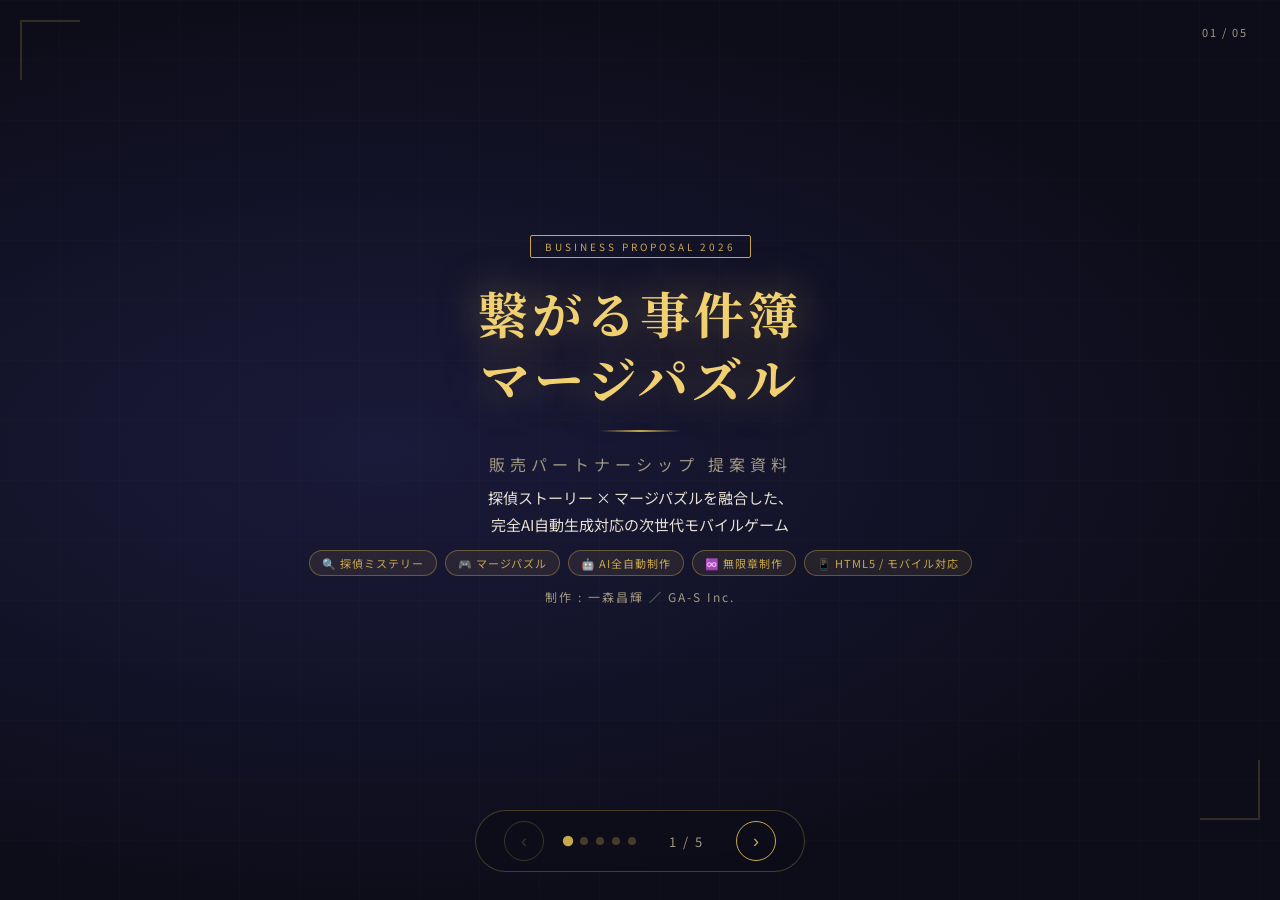
==== presentation.html @ 6298d9b0 "プレゼン資料追加（販売パートナーシップ提案）" ====
<!DOCTYPE html>
<html lang="ja">
<head>
<meta charset="UTF-8">
<meta name="viewport" content="width=device-width, initial-scale=1.0">
<title>繋がる事件簿 マージパズル — 提案資料</title>
<link href="https://fonts.googleapis.com/css2?family=Noto+Sans+JP:wght@400;700;900&family=Noto+Serif+JP:wght@400;700&display=swap" rel="stylesheet">
<style>
  *, *::before, *::after { box-sizing: border-box; margin: 0; padding: 0; }

  :root {
    --gold: #c9a84c;
    --gold-light: #f0d070;
    --dark: #0d0d1a;
    --dark2: #161628;
    --dark3: #1e1e35;
    --text: #e8e0d0;
    --text-dim: #a09880;
    --accent: #e84040;
  }

  html, body {
    height: 100%;
    font-family: 'Noto Sans JP', sans-serif;
    background: var(--dark);
    color: var(--text);
    overflow: hidden;
  }

  /* ── Slide Container ── */
  #deck {
    width: 100%;
    height: 100vh;
    position: relative;
    overflow: hidden;
  }

  .slide {
    position: absolute;
    inset: 0;
    display: flex;
    flex-direction: column;
    justify-content: center;
    align-items: center;
    padding: 40px 40px 100px;
    opacity: 0;
    pointer-events: none;
    transition: opacity 0.5s ease, transform 0.5s ease;
    transform: translateX(60px);
  }
  .slide.active {
    opacity: 1;
    pointer-events: all;
    transform: translateX(0);
  }
  .slide.prev {
    opacity: 0;
    transform: translateX(-60px);
  }

  /* ── Navigation ── */
  #nav {
    position: fixed;
    bottom: 28px;
    left: 50%;
    transform: translateX(-50%);
    display: flex;
    align-items: center;
    gap: 20px;
    z-index: 100;
    background: rgba(13,13,26,0.85);
    padding: 10px 28px;
    border-radius: 40px;
    border: 1px solid rgba(201,168,76,0.3);
    backdrop-filter: blur(8px);
  }
  #nav button {
    background: none;
    border: 1.5px solid var(--gold);
    color: var(--gold);
    width: 40px; height: 40px;
    border-radius: 50%;
    cursor: pointer;
    font-size: 18px;
    transition: background 0.2s;
    display: flex; align-items: center; justify-content: center;
  }
  #nav button:hover { background: rgba(201,168,76,0.2); }
  #nav button:disabled { opacity: 0.25; cursor: default; }
  #slide-counter { color: var(--text-dim); font-size: 13px; letter-spacing: 2px; min-width: 60px; text-align: center; }
  #dots { display: flex; gap: 8px; }
  .dot {
    width: 8px; height: 8px; border-radius: 50%;
    background: rgba(201,168,76,0.3);
    cursor: pointer;
    transition: background 0.2s, transform 0.2s;
  }
  .dot.active { background: var(--gold); transform: scale(1.3); }

  /* ── Slide Number Badge ── */
  .slide-num {
    position: absolute;
    top: 24px; right: 32px;
    font-size: 11px;
    color: var(--text-dim);
    letter-spacing: 2px;
  }

  /* ── Common Parts ── */
  .gold-line {
    width: 80px; height: 2px;
    background: linear-gradient(90deg, transparent, var(--gold), transparent);
    margin: 12px auto;
  }
  .tag {
    display: inline-block;
    border: 1px solid var(--gold);
    color: var(--gold);
    font-size: 10px;
    letter-spacing: 3px;
    padding: 3px 14px;
    border-radius: 2px;
    margin-bottom: 14px;
  }
  h2.slide-title {
    font-size: clamp(22px, 3vw, 36px);
    font-weight: 900;
    color: var(--gold-light);
    text-align: center;
    line-height: 1.3;
  }
  .sub-text {
    font-size: 14px;
    color: var(--text-dim);
    text-align: center;
    line-height: 1.8;
  }

  /* ─────────────────────────────
     SLIDE 1 — COVER
  ───────────────────────────────*/
  #slide1 {
    background: radial-gradient(ellipse at 30% 50%, #1a1a3a 0%, var(--dark) 70%);
  }
  #slide1::before {
    content: '';
    position: absolute;
    inset: 0;
    background:
      repeating-linear-gradient(0deg, transparent, transparent 59px, rgba(201,168,76,0.04) 60px),
      repeating-linear-gradient(90deg, transparent, transparent 59px, rgba(201,168,76,0.04) 60px);
    pointer-events: none;
  }
  .cover-inner {
    display: flex;
    flex-direction: column;
    align-items: center;
    gap: 8px;
    z-index: 1;
    text-align: center;
  }
  .cover-game-title {
    font-family: 'Noto Serif JP', serif;
    font-size: clamp(22px, 4vw, 50px);
    font-weight: 700;
    color: var(--gold-light);
    text-shadow: 0 0 40px rgba(201,168,76,0.5);
    letter-spacing: 4px;
    line-height: 1.3;
  }
  .cover-sub {
    font-size: clamp(12px, 1.4vw, 16px);
    color: var(--text-dim);
    letter-spacing: 5px;
  }
  .cover-desc {
    font-size: clamp(11px, 1.2vw, 14px);
    color: var(--text-dim);
    letter-spacing: 2px;
  }
  .cover-logo {
    max-width: min(260px, 38vw);
    max-height: min(28vh, 220px);
    width: auto;
    object-fit: contain;
    filter: drop-shadow(0 0 20px rgba(201,168,76,0.4));
  }
  .cover-tagline {
    font-size: clamp(12px, 1.3vw, 15px);
    color: var(--text);
    max-width: 580px;
    line-height: 1.8;
  }
  .cover-badges {
    display: flex;
    gap: 8px;
    flex-wrap: wrap;
    justify-content: center;
    margin-top: 4px;
  }
  .cover-badge {
    background: rgba(201,168,76,0.1);
    border: 1px solid rgba(201,168,76,0.4);
    color: var(--gold);
    padding: 4px 12px;
    border-radius: 40px;
    font-size: 11px;
    letter-spacing: 1px;
  }
  .cover-creator {
    font-size: 12px;
    color: var(--text-dim);
    letter-spacing: 2px;
    margin-top: 4px;
  }

  /* ─────────────────────────────
     SLIDE 2 — MARKET
  ───────────────────────────────*/
  #slide2 {
    background: linear-gradient(135deg, #0d0d20 0%, #0d1a2a 100%);
    padding: 36px 48px;
  }
  .market-layout {
    display: grid;
    grid-template-columns: 1fr 1fr;
    gap: 28px;
    width: 100%;
    max-width: 1100px;
    margin-top: 24px;
  }
  .market-col { display: flex; flex-direction: column; gap: 16px; }

  /* Benchmark Cards */
  .bench-card {
    background: rgba(255,255,255,0.04);
    border: 1px solid rgba(201,168,76,0.25);
    border-radius: 12px;
    padding: 20px 24px;
    position: relative;
    overflow: hidden;
  }
  .bench-card::after {
    content: '';
    position: absolute;
    top: 0; left: 0; right: 0;
    height: 3px;
  }
  .bench-card.bench-a::after { background: linear-gradient(90deg, #c9a84c, #f0d070); }
  .bench-card.bench-b::after { background: linear-gradient(90deg, #4a8fc9, #70c0f0); }
  .bench-game-name {
    font-size: 18px;
    font-weight: 700;
    color: var(--gold-light);
    margin-bottom: 14px;
  }
  .bench-card.bench-b .bench-game-name { color: #70c0f0; }
  .bench-stats {
    display: grid;
    grid-template-columns: 1fr 1fr;
    gap: 10px;
  }
  .bench-stat {
    background: rgba(0,0,0,0.2);
    border-radius: 8px;
    padding: 10px 12px;
  }
  .bench-stat-label {
    font-size: 10px;
    color: var(--text-dim);
    letter-spacing: 1px;
    margin-bottom: 4px;
  }
  .bench-stat-val {
    font-size: 17px;
    font-weight: 700;
    color: var(--text);
  }
  .bench-stat-note { font-size: 10px; color: var(--text-dim); margin-top: 2px; }

  /* Market Total */
  .market-total {
    background: linear-gradient(135deg, rgba(201,168,76,0.08), rgba(201,168,76,0.03));
    border: 1px solid rgba(201,168,76,0.3);
    border-radius: 12px;
    padding: 18px 24px;
    text-align: center;
  }
  .market-total-num {
    font-size: clamp(24px, 3vw, 38px);
    font-weight: 900;
    color: var(--gold-light);
  }
  .market-total-label { font-size: 12px; color: var(--text-dim); margin-top: 4px; }

  /* Target Personas */
  .target-section { display: flex; flex-direction: column; gap: 14px; }
  .target-title { font-size: 13px; color: var(--gold); letter-spacing: 2px; font-weight: 700; }
  .persona-cards { display: flex; flex-direction: column; gap: 10px; }
  .persona-card {
    display: flex;
    align-items: center;
    gap: 14px;
    background: rgba(255,255,255,0.03);
    border: 1px solid rgba(255,255,255,0.1);
    border-radius: 10px;
    padding: 12px 16px;
  }
  .persona-icon {
    width: 48px; height: 48px;
    border-radius: 50%;
    display: flex; align-items: center; justify-content: center;
    font-size: 22px;
    flex-shrink: 0;
  }
  .persona-icon.primary { background: rgba(201,168,76,0.15); border: 1.5px solid rgba(201,168,76,0.4); }
  .persona-icon.secondary { background: rgba(80,160,255,0.1); border: 1.5px solid rgba(80,160,255,0.3); }
  .persona-info { flex: 1; }
  .persona-type { font-size: 10px; color: var(--gold); letter-spacing: 2px; margin-bottom: 3px; }
  .persona-type.sec { color: #70b0ff; }
  .persona-name { font-size: 14px; font-weight: 700; color: var(--text); }
  .persona-sub { font-size: 11px; color: var(--text-dim); margin-top: 2px; line-height: 1.5; }
  .persona-likes { display: flex; flex-wrap: wrap; gap: 5px; margin-top: 6px; }
  .like-tag {
    font-size: 10px;
    padding: 2px 8px;
    border-radius: 20px;
    background: rgba(201,168,76,0.1);
    border: 1px solid rgba(201,168,76,0.25);
    color: var(--gold);
  }
  .like-tag.blue {
    background: rgba(80,160,255,0.1);
    border-color: rgba(80,160,255,0.25);
    color: #70b0ff;
  }

  /* ─────────────────────────────
     SLIDE 3 — GAME OVERVIEW
  ───────────────────────────────*/
  #slide3 {
    background: linear-gradient(135deg, #0d1a0d 0%, #0d0d1a 100%);
    padding: 32px 48px;
  }
  .overview-layout {
    display: grid;
    grid-template-columns: 1fr 1.1fr;
    gap: 32px;
    width: 100%;
    max-width: 1100px;
    margin-top: 24px;
    align-items: start;
  }
  .overview-screens {
    display: flex;
    flex-direction: column;
    gap: 10px;
    height: 100%;
  }
  .screen-frame {
    background: var(--dark3);
    border: 2px solid rgba(201,168,76,0.3);
    border-radius: 14px;
    overflow: hidden;
    aspect-ratio: 9/16;
    display: flex;
    align-items: center;
    justify-content: center;
    position: relative;
  }
  .screen-frame img {
    width: 100%;
    height: 100%;
    object-fit: cover;
  }
  .screen-frame.wide {
    grid-column: 1 / -1;
    aspect-ratio: 16/9;
  }
  .screen-label {
    position: absolute;
    bottom: 0; left: 0; right: 0;
    background: linear-gradient(transparent, rgba(0,0,0,0.8));
    padding: 20px 10px 8px;
    font-size: 10px;
    color: var(--gold);
    text-align: center;
    letter-spacing: 1px;
  }
  .screen-placeholder {
    display: flex;
    flex-direction: column;
    align-items: center;
    justify-content: center;
    gap: 8px;
    width: 100%;
    height: 100%;
    padding: 10px;
  }
  .overview-features { display: flex; flex-direction: column; gap: 14px; }
  .feature-block {
    background: rgba(255,255,255,0.03);
    border-left: 3px solid var(--gold);
    border-radius: 0 10px 10px 0;
    padding: 14px 18px;
  }
  .feature-block.green { border-left-color: #4caf50; }
  .feature-block.blue  { border-left-color: #4080ff; }
  .feature-block.red   { border-left-color: #e84040; }
  .feature-title {
    font-size: 14px;
    font-weight: 700;
    color: var(--gold-light);
    margin-bottom: 6px;
  }
  .feature-block.green .feature-title { color: #80d880; }
  .feature-block.blue  .feature-title { color: #80aaff; }
  .feature-block.red   .feature-title { color: #ff8080; }
  .feature-text {
    font-size: 12px;
    color: var(--text-dim);
    line-height: 1.7;
  }
  .item-flow {
    display: flex;
    align-items: center;
    gap: 4px;
    flex-wrap: wrap;
    margin-top: 8px;
  }
  .item-flow img {
    width: 32px; height: 32px;
    object-fit: contain;
    filter: drop-shadow(0 2px 4px rgba(0,0,0,0.5));
  }
  .item-flow-arrow { color: var(--gold); font-size: 14px; font-weight: bold; }

  /* ─────────────────────────────
     SLIDE 4 — AI AUTOMATION
  ───────────────────────────────*/
  #slide4 {
    background: radial-gradient(ellipse at 70% 30%, #1a0d2a 0%, var(--dark) 60%);
    padding: 32px 48px;
  }
  .ai-layout {
    display: flex;
    flex-direction: column;
    align-items: center;
    gap: 28px;
    width: 100%;
    max-width: 1000px;
    margin-top: 20px;
  }
  .ai-flow {
    display: flex;
    align-items: center;
    gap: 16px;
    width: 100%;
    justify-content: center;
    flex-wrap: wrap;
  }
  .ai-node {
    display: flex;
    flex-direction: column;
    align-items: center;
    gap: 8px;
    min-width: 110px;
    max-width: 130px;
  }
  .ai-node-icon {
    width: 72px; height: 72px;
    border-radius: 50%;
    display: flex; align-items: center; justify-content: center;
    font-size: 28px;
    position: relative;
  }
  .ai-node-icon.human {
    background: linear-gradient(135deg, rgba(201,168,76,0.2), rgba(201,168,76,0.05));
    border: 2px solid var(--gold);
  }
  .ai-node-icon.ai-core {
    width: 90px; height: 90px;
    font-size: 36px;
    background: linear-gradient(135deg, rgba(100,50,200,0.3), rgba(50,100,255,0.2));
    border: 2px solid #8060ff;
    box-shadow: 0 0 30px rgba(120,80,255,0.4);
    animation: ai-pulse 2.5s ease-in-out infinite;
  }
  @keyframes ai-pulse {
    0%,100% { box-shadow: 0 0 20px rgba(120,80,255,0.3); }
    50%      { box-shadow: 0 0 50px rgba(120,80,255,0.7); }
  }
  .ai-node-label {
    font-size: 12px;
    font-weight: 700;
    color: var(--text);
    text-align: center;
    line-height: 1.4;
  }
  .ai-node-sub { font-size: 10px; color: var(--text-dim); text-align: center; }
  .ai-arrow {
    color: var(--gold);
    font-size: 24px;
    opacity: 0.7;
  }
  .ai-outputs {
    display: grid;
    grid-template-columns: repeat(4, 1fr);
    gap: 14px;
    width: 100%;
  }
  .ai-output-card {
    background: rgba(255,255,255,0.04);
    border: 1px solid rgba(255,255,255,0.12);
    border-radius: 12px;
    padding: 16px 14px;
    text-align: center;
    position: relative;
    overflow: hidden;
  }
  .ai-output-card::before {
    content: '';
    position: absolute;
    top: 0; left: 0; right: 0; height: 2px;
  }
  .ai-output-card:nth-child(1)::before { background: #c9a84c; }
  .ai-output-card:nth-child(2)::before { background: #4caf50; }
  .ai-output-card:nth-child(3)::before { background: #4080ff; }
  .ai-output-card:nth-child(4)::before { background: #e84040; }
  .ai-output-icon-row {
    display: flex; justify-content: center; align-items: center; gap: 4px;
    min-height: 52px;
    margin-bottom: 8px;
  }
  .ai-output-icon-row img {
    height: 40px;
    width: auto;
    object-fit: contain;
    filter: drop-shadow(0 2px 6px rgba(0,0,0,0.5));
  }
  .ai-output-title {
    font-size: 13px; font-weight: 700; color: var(--text);
    margin-bottom: 4px;
  }
  .ai-output-desc { font-size: 10px; color: var(--text-dim); line-height: 1.6; }
  .ai-infinite-badge {
    display: inline-block;
    background: linear-gradient(135deg, rgba(201,168,76,0.2), rgba(201,168,76,0.05));
    border: 1px solid var(--gold);
    color: var(--gold);
    font-size: 11px;
    padding: 4px 14px;
    border-radius: 20px;
    letter-spacing: 2px;
    margin-top: 16px;
  }

  /* ─────────────────────────────
     SLIDE 5 — MONETIZATION
  ───────────────────────────────*/
  #slide5 {
    background: linear-gradient(135deg, #1a0d0d 0%, #0d0d1a 100%);
    padding: 32px 48px;
  }
  .mono-layout {
    display: grid;
    grid-template-columns: 1fr 1fr 1fr;
    gap: 20px;
    width: 100%;
    max-width: 1100px;
    margin-top: 24px;
  }
  .mono-card {
    background: rgba(255,255,255,0.03);
    border: 1px solid rgba(255,255,255,0.1);
    border-radius: 14px;
    padding: 24px 20px;
    display: flex;
    flex-direction: column;
    gap: 12px;
    position: relative;
    overflow: hidden;
    transition: border-color 0.3s;
  }
  .mono-card:hover { border-color: rgba(201,168,76,0.5); }
  .mono-card::after {
    content: '';
    position: absolute;
    bottom: 0; left: 0; right: 0; height: 3px;
  }
  .mono-card:nth-child(1)::after { background: linear-gradient(90deg, #c9a84c, #f0d070); }
  .mono-card:nth-child(2)::after { background: linear-gradient(90deg, #4caf50, #80ff80); }
  .mono-card:nth-child(3)::after { background: linear-gradient(90deg, #e84040, #ff8080); }
  .mono-icon { font-size: 36px; }
  .mono-title { font-size: 18px; font-weight: 700; color: var(--gold-light); }
  .mono-card:nth-child(2) .mono-title { color: #80d880; }
  .mono-card:nth-child(3) .mono-title { color: #ff8080; }
  .mono-points { display: flex; flex-direction: column; gap: 8px; }
  .mono-point {
    display: flex; align-items: flex-start; gap: 8px;
    font-size: 12px; color: var(--text-dim); line-height: 1.6;
  }
  .mono-point::before {
    content: '▶';
    color: var(--gold);
    flex-shrink: 0;
    margin-top: 2px;
    font-size: 8px;
  }
  .mono-card:nth-child(2) .mono-point::before { color: #4caf50; }
  .mono-card:nth-child(3) .mono-point::before { color: #e84040; }
  .mono-potential {
    margin-top: auto;
    background: rgba(0,0,0,0.2);
    border-radius: 8px;
    padding: 10px 14px;
    font-size: 11px;
    color: var(--text-dim);
    line-height: 1.6;
  }
  .mono-potential strong { color: var(--gold-light); display: block; font-size: 13px; margin-bottom: 3px; }
  .mono-card:nth-child(2) .mono-potential strong { color: #80d880; }
  .mono-card:nth-child(3) .mono-potential strong { color: #ff8080; }

  .mono-bottom {
    display: grid;
    grid-template-columns: 1fr 1fr;
    gap: 20px;
    width: 100%;
    max-width: 1100px;
    margin-top: 16px;
  }
  .mono-summary {
    background: linear-gradient(135deg, rgba(201,168,76,0.08), rgba(201,168,76,0.02));
    border: 1px solid rgba(201,168,76,0.3);
    border-radius: 12px;
    padding: 20px 24px;
  }
  .mono-sum-title { font-size: 13px; color: var(--gold); letter-spacing: 2px; margin-bottom: 12px; font-weight: 700; }
  .mono-benchmarks { display: flex; flex-direction: column; gap: 8px; }
  .mono-bm-row {
    display: flex; justify-content: space-between; align-items: center;
    padding: 6px 0;
    border-bottom: 1px solid rgba(255,255,255,0.06);
  }
  .mono-bm-name { font-size: 12px; color: var(--text-dim); }
  .mono-bm-val { font-size: 13px; font-weight: 700; color: var(--text); }
  .mono-roadmap {
    background: rgba(255,255,255,0.03);
    border: 1px solid rgba(255,255,255,0.1);
    border-radius: 12px;
    padding: 20px 24px;
  }
  .roadmap-title { font-size: 13px; color: var(--text-dim); letter-spacing: 2px; margin-bottom: 12px; font-weight: 700; }
  .roadmap-items { display: flex; flex-direction: column; gap: 8px; }
  .roadmap-item {
    display: flex; gap: 12px; align-items: flex-start;
    font-size: 12px; color: var(--text-dim);
  }
  .roadmap-phase {
    background: rgba(201,168,76,0.15);
    border: 1px solid rgba(201,168,76,0.3);
    color: var(--gold);
    font-size: 10px;
    padding: 2px 8px;
    border-radius: 4px;
    white-space: nowrap;
    flex-shrink: 0;
    margin-top: 1px;
  }

  /* ── Decorative Elements ── */
  .deco-corner {
    position: absolute;
    width: 60px; height: 60px;
    opacity: 0.2;
  }
  .deco-corner.tl { top: 20px; left: 20px; border-top: 2px solid var(--gold); border-left: 2px solid var(--gold); }
  .deco-corner.br { bottom: 80px; right: 20px; border-bottom: 2px solid var(--gold); border-right: 2px solid var(--gold); }
</style>
</head>
<body>

<div id="deck">

  <!-- ═══════════════════════════════════════
       SLIDE 1 — COVER
  ═══════════════════════════════════════ -->
  <div class="slide active" id="slide1">
    <div class="deco-corner tl"></div>
    <div class="deco-corner br"></div>
    <span class="slide-num">01 / 05</span>

    <div class="cover-inner">
      <div class="tag">BUSINESS PROPOSAL 2026</div>

      <img class="cover-logo" src="img/UI/image_merge_title_main_01.png"
           alt="繋がる事件簿 マージパズル"
           onerror="this.style.display='none'; document.getElementById('cover-title-fallback').style.display='block'">
      <h1 class="cover-game-title" id="cover-title-fallback" style="display:none">
        繋がる事件簿<br>マージパズル
      </h1>

      <div class="gold-line"></div>

      <p class="cover-sub">販売パートナーシップ 提案資料</p>
      <p class="cover-tagline">
        探偵ストーリー × マージパズルを融合した、<br>
        完全AI自動生成対応の次世代モバイルゲーム
      </p>

      <div class="cover-badges">
        <span class="cover-badge">🔍 探偵ミステリー</span>
        <span class="cover-badge">🎮 マージパズル</span>
        <span class="cover-badge">🤖 AI全自動制作</span>
        <span class="cover-badge">♾️ 無限章制作</span>
        <span class="cover-badge">📱 HTML5 / モバイル対応</span>
      </div>

      <p class="cover-creator">制作 : 一森昌輝 ／ GA-S Inc.</p>
    </div>
  </div>

  <!-- ═══════════════════════════════════════
       SLIDE 2 — MARKET
  ═══════════════════════════════════════ -->
  <div class="slide" id="slide2">
    <div class="deco-corner tl"></div>
    <div class="deco-corner br"></div>
    <span class="slide-num">02 / 05</span>

    <div class="tag">MARKET ANALYSIS</div>
    <h2 class="slide-title">マージパズルゲームの市場感</h2>
    <div class="gold-line"></div>

    <div class="market-layout">
      <!-- 左列：ベンチマーク -->
      <div class="market-col">
        <div class="bench-card bench-a">
          <div class="bench-game-name">🏠 Merge Mansion</div>
          <div class="bench-stats">
            <div class="bench-stat">
              <div class="bench-stat-label">月間売上（推定）</div>
              <div class="bench-stat-val">約20億円+</div>
              <div class="bench-stat-note">グローバル / 2023〜2024年</div>
            </div>
            <div class="bench-stat">
              <div class="bench-stat-label">累計DL数</div>
              <div class="bench-stat-val">6,000万+</div>
              <div class="bench-stat-note">iOS + Android</div>
            </div>
            <div class="bench-stat">
              <div class="bench-stat-label">メインユーザー</div>
              <div class="bench-stat-val">女性25〜45歳</div>
              <div class="bench-stat-note">主婦・OL層</div>
            </div>
            <div class="bench-stat">
              <div class="bench-stat-label">継続要因</div>
              <div class="bench-stat-val">謎めいたストーリー</div>
              <div class="bench-stat-note">ドラマ性・キャラへの共感</div>
            </div>
          </div>
        </div>

        <div class="bench-card bench-b">
          <div class="bench-game-name">⚓ Gossip Harbor</div>
          <div class="bench-stats">
            <div class="bench-stat">
              <div class="bench-stat-label">月間売上（推定）</div>
              <div class="bench-stat-val">約8億円+</div>
              <div class="bench-stat-note">グローバル / 2023年</div>
            </div>
            <div class="bench-stat">
              <div class="bench-stat-label">累計DL数</div>
              <div class="bench-stat-val">2,000万+</div>
              <div class="bench-stat-note">iOS + Android</div>
            </div>
            <div class="bench-stat">
              <div class="bench-stat-label">コアループ</div>
              <div class="bench-stat-val">ドラマ×マージ</div>
              <div class="bench-stat-note">感情移入型ストーリー</div>
            </div>
            <div class="bench-stat">
              <div class="bench-stat-label">継続要因</div>
              <div class="bench-stat-val">話題性・人間関係</div>
              <div class="bench-stat-note">SNS拡散しやすい展開</div>
            </div>
          </div>
        </div>

        <div class="market-total">
          <div class="bench-stat-label" style="margin-bottom:6px;">マージゲーム市場規模（グローバル）</div>
          <div class="market-total-num">約3,000億円 / 年</div>
          <div class="market-total-label">継続成長中 — 女性向けカジュアル市場の主力ジャンル</div>
        </div>
      </div>

      <!-- 右列：ターゲット -->
      <div class="market-col">
        <div class="target-section">
          <div class="target-title">▶ TARGET AUDIENCE</div>
          <div class="persona-cards">

            <div class="persona-card">
              <div class="persona-icon primary" style="overflow:hidden; padding:0;">
                <img src="img/Presentation/target_female.png" style="width:100%; height:100%; object-fit:cover; border-radius:50%;">
              </div>
              <div class="persona-info">
                <div class="persona-type">PRIMARY TARGET</div>
                <div class="persona-name">主婦・OL層 女性 25〜45歳</div>
                <div class="persona-sub">漢字が読めるミステリー好き。火曜サスペンス・コナン視聴者。</div>
                <div class="persona-likes">
                  <span class="like-tag">🔍 探偵もの</span>
                  <span class="like-tag">🌸 火曜サスペンス</span>
                  <span class="like-tag">🕵️ 名探偵コナン</span>
                  <span class="like-tag">📱 スマホゲーム</span>
                </div>
              </div>
            </div>

            <div class="persona-card">
              <div class="persona-icon primary">👧</div>
              <div class="persona-info">
                <div class="persona-type">PRIMARY TARGET</div>
                <div class="persona-name">女子学生〜若手女性 13〜24歳</div>
                <div class="persona-sub">アニメ・漫画好き。コナン世代。SNSで拡散しやすい属性。</div>
                <div class="persona-likes">
                  <span class="like-tag">📚 漫画・アニメ</span>
                  <span class="like-tag">🕵️ 名探偵コナン</span>
                  <span class="like-tag">💬 SNS共有</span>
                </div>
              </div>
            </div>

            <div class="persona-card">
              <div class="persona-icon secondary" style="overflow:hidden; padding:0;">
                <img src="img/Presentation/target_male.png" style="width:100%; height:100%; object-fit:cover; border-radius:50%;">
              </div>
              <div class="persona-info">
                <div class="persona-type sec">SECONDARY TARGET</div>
                <div class="persona-name">探偵もの好き 男性 20〜40歳</div>
                <div class="persona-sub">ミステリー小説・推理ゲーム愛好家。謎解き・伏線回収が好き。</div>
                <div class="persona-likes">
                  <span class="like-tag blue">📖 ミステリー</span>
                  <span class="like-tag blue">🎯 謎解き</span>
                  <span class="like-tag blue">🎮 推理ゲーム</span>
                </div>
              </div>
            </div>

          </div>
        </div>

        <div style="background: rgba(201,168,76,0.06); border: 1px solid rgba(201,168,76,0.2); border-radius: 10px; padding: 14px 18px; margin-top: 4px;">
          <div style="font-size:11px; color: var(--gold); letter-spacing:2px; font-weight:700; margin-bottom:8px;">JAPAN POTENTIAL</div>
          <div style="font-size:12px; color: var(--text-dim); line-height:1.8;">
            国内ミステリードラマ視聴者 <strong style="color:var(--text);">2,000万人超</strong>　/　名探偵コナン国内ファン <strong style="color:var(--text);">1,500万人超</strong><br>
            マージゲーム国内MAU成長率 <strong style="color:var(--gold-light);">年間+35%</strong>（2023年→2024年推計）
          </div>
        </div>
      </div>
    </div>
  </div>

  <!-- ═══════════════════════════════════════
       SLIDE 3 — GAME OVERVIEW
  ═══════════════════════════════════════ -->
  <div class="slide" id="slide3">
    <div class="deco-corner tl"></div>
    <div class="deco-corner br"></div>
    <span class="slide-num">03 / 05</span>

    <div class="tag">GAME OVERVIEW</div>
    <h2 class="slide-title">ゲーム概要</h2>
    <div class="gold-line"></div>

    <div class="overview-layout">
      <!-- 左：ゲーム画面モックアップ -->
      <div class="overview-screens" style="display:flex; flex-direction:column; gap:10px;">

        <!-- ① メインゲームボード -->
        <div class="screen-frame" style="aspect-ratio:unset; flex:1; min-height:0; border-radius:14px; overflow:hidden; position:relative;">
          <!-- 背景 -->
          <img src="img/bg/image_merge_bg.png" style="position:absolute;inset:0;width:100%;height:100%;object-fit:cover;opacity:0.7;">
          <!-- 擬似ゲームUI -->
          <div style="position:relative;z-index:1;width:100%;height:100%;display:flex;flex-direction:column;">
            <!-- ヘッダーバー -->
            <div style="background:rgba(50,30,10,0.9);padding:5px 10px;display:flex;gap:8px;align-items:center;border-bottom:1px solid rgba(201,168,76,0.3);">
              <img src="img/UI/image_merge_navi_hp.png" style="height:20px;object-fit:contain;" onerror="this.style.display='none'">
              <span style="font-size:10px;color:#fff;background:rgba(80,160,255,0.5);border-radius:10px;padding:1px 8px;">25</span>
              <img src="img/UI/image_merge_icon_coin01.png" style="height:20px;object-fit:contain;" onerror="this.style.display:'none'">
              <span style="font-size:10px;color:#fff;background:rgba(80,160,255,0.5);border-radius:10px;padding:1px 8px;">12,400</span>
              <img src="img/UI/image_merge_navi_daiya.png" style="height:20px;object-fit:contain;" onerror="this.style.display='none'">
              <span style="font-size:10px;color:#fff;background:rgba(80,160,255,0.5);border-radius:10px;padding:1px 8px;">5</span>
            </div>
            <!-- マージボード（7×4グリッド） -->
            <div style="flex:1;display:grid;grid-template-columns:repeat(7,1fr);gap:3px;padding:6px;align-content:start;">
              <!-- ジェネレーターセル -->
              <div style="background:rgba(90,50,20,0.85);border:1px solid rgba(201,168,76,0.5);border-radius:6px;aspect-ratio:1;display:flex;align-items:center;justify-content:center;">
                <img src="img/Chapter1/Icon/image_merge_gene1_03.png" style="width:85%;object-fit:contain;" onerror="this.style.display='none'">
              </div>
              <!-- アイテムセル各種 -->
              <div style="background:rgba(90,50,20,0.7);border:1px solid rgba(201,168,76,0.25);border-radius:6px;aspect-ratio:1;display:flex;align-items:center;justify-content:center;">
                <img src="img/Chapter1/Icon/image_merge_icon1_05.png" style="width:80%;object-fit:contain;" onerror="this.style.display='none'">
              </div>
              <div style="background:rgba(90,50,20,0.7);border:1px solid rgba(201,168,76,0.25);border-radius:6px;aspect-ratio:1;display:flex;align-items:center;justify-content:center;">
                <img src="img/Chapter1/Icon/image_merge_icon1_05.png" style="width:80%;object-fit:contain;" onerror="this.style.display='none'">
              </div>
              <div style="background:rgba(90,50,20,0.7);border:1px solid rgba(201,168,76,0.25);border-radius:6px;aspect-ratio:1;display:flex;align-items:center;justify-content:center;">
                <img src="img/Chapter1/Icon/image_merge_icon1_08.png" style="width:80%;object-fit:contain;" onerror="this.style.display='none'">
              </div>
              <div style="background:rgba(90,50,20,0.7);border:1px solid rgba(201,168,76,0.25);border-radius:6px;aspect-ratio:1;display:flex;align-items:center;justify-content:center;">
                <img src="img/Chapter1/Icon/image_merge_icon1_03.png" style="width:80%;object-fit:contain;" onerror="this.style.display='none'">
              </div>
              <div style="background:rgba(90,50,20,0.7);border:1px solid rgba(201,168,76,0.25);border-radius:6px;aspect-ratio:1;display:flex;align-items:center;justify-content:center;">
                <img src="img/Chapter1/Icon/image_merge_icon1_07.png" style="width:80%;object-fit:contain;" onerror="this.style.display='none'">
              </div>
              <div style="background:rgba(90,50,20,0.7);border:1px solid rgba(201,168,76,0.25);border-radius:6px;aspect-ratio:1;display:flex;align-items:center;justify-content:center;">
                <img src="img/Chapter1/Icon/image_merge_icon1_10.png" style="width:80%;object-fit:contain;" onerror="this.style.display='none'">
              </div>
              <!-- 2行目 -->
              <div style="background:rgba(90,50,20,0.7);border:1px solid rgba(201,168,76,0.25);border-radius:6px;aspect-ratio:1;display:flex;align-items:center;justify-content:center;">
                <img src="img/Chapter1/Icon/image_merge_icon1_02.png" style="width:80%;object-fit:contain;" onerror="this.style.display='none'">
              </div>
              <div style="background:rgba(90,50,20,0.7);border:1px solid rgba(201,168,76,0.25);border-radius:6px;aspect-ratio:1;display:flex;align-items:center;justify-content:center;">
                <img src="img/Chapter1/Icon/image_merge_icon1_06.png" style="width:80%;object-fit:contain;" onerror="this.style.display='none'">
              </div>
              <div style="background:rgba(90,50,20,0.85);border:2px solid #c9a84c;border-radius:6px;aspect-ratio:1;display:flex;align-items:center;justify-content:center;box-shadow:0 0 8px rgba(201,168,76,0.5);">
                <img src="img/Chapter1/Icon/image_merge_icon1_09.png" style="width:80%;object-fit:contain;" onerror="this.style.display='none'">
              </div>
              <div style="background:rgba(90,50,20,0.85);border:2px solid #c9a84c;border-radius:6px;aspect-ratio:1;display:flex;align-items:center;justify-content:center;box-shadow:0 0 8px rgba(201,168,76,0.5);">
                <img src="img/Chapter1/Icon/image_merge_icon1_09.png" style="width:80%;object-fit:contain;" onerror="this.style.display='none'">
              </div>
              <div style="background:rgba(90,50,20,0.4);border:1px dashed rgba(201,168,76,0.2);border-radius:6px;aspect-ratio:1;"></div>
              <div style="background:rgba(90,50,20,0.4);border:1px dashed rgba(201,168,76,0.2);border-radius:6px;aspect-ratio:1;"></div>
              <div style="background:rgba(90,50,20,0.7);border:1px solid rgba(201,168,76,0.25);border-radius:6px;aspect-ratio:1;display:flex;align-items:center;justify-content:center;">
                <img src="img/Chapter1/Icon/image_merge_icon1_04.png" style="width:80%;object-fit:contain;" onerror="this.style.display='none'">
              </div>
              <!-- 3行目 -->
              <div style="background:rgba(90,50,20,0.7);border:1px solid rgba(201,168,76,0.25);border-radius:6px;aspect-ratio:1;display:flex;align-items:center;justify-content:center;">
                <img src="img/Chapter1/Icon/image_merge_icon1_01.png" style="width:80%;object-fit:contain;" onerror="this.style.display='none'">
              </div>
              <div style="background:rgba(90,50,20,0.7);border:1px solid rgba(201,168,76,0.25);border-radius:6px;aspect-ratio:1;display:flex;align-items:center;justify-content:center;">
                <img src="img/Chapter1/Icon/image_merge_icon1_01.png" style="width:80%;object-fit:contain;" onerror="this.style.display='none'">
              </div>
              <div style="background:rgba(90,50,20,0.4);border:1px dashed rgba(201,168,76,0.2);border-radius:6px;aspect-ratio:1;"></div>
              <div style="background:rgba(90,50,20,0.7);border:1px solid rgba(201,168,76,0.25);border-radius:6px;aspect-ratio:1;display:flex;align-items:center;justify-content:center;">
                <img src="img/Chapter1/Icon/image_merge_icon1_11.png" style="width:80%;object-fit:contain;" onerror="this.style.display='none'">
              </div>
              <div style="background:rgba(90,50,20,0.7);border:1px solid rgba(201,168,76,0.25);border-radius:6px;aspect-ratio:1;display:flex;align-items:center;justify-content:center;">
                <img src="img/Chapter1/Icon/image_merge_icon1_03.png" style="width:80%;object-fit:contain;" onerror="this.style.display='none'">
              </div>
              <div style="background:rgba(90,50,20,0.4);border:1px dashed rgba(201,168,76,0.2);border-radius:6px;aspect-ratio:1;"></div>
              <div style="background:rgba(90,50,20,0.7);border:1px solid rgba(201,168,76,0.25);border-radius:6px;aspect-ratio:1;display:flex;align-items:center;justify-content:center;">
                <img src="img/Chapter1/Icon/image_merge_icon1_07.png" style="width:80%;object-fit:contain;" onerror="this.style.display='none'">
              </div>
            </div>
            <!-- 依頼パネル（底部） -->
            <div style="background:rgba(60,35,10,0.95);border-top:1px solid rgba(201,168,76,0.3);padding:5px 8px;display:flex;gap:6px;align-items:center;">
              <div style="background:rgba(201,168,76,0.15);border:1.5px solid rgba(201,168,76,0.5);border-radius:8px;padding:4px 8px;display:flex;flex-direction:column;align-items:center;gap:2px;min-width:56px;">
                <img src="img/Chapter1/Chara/image_merge_order_chara_01.png" style="height:26px;object-fit:contain;" onerror="this.style.display:'none'">
                <div style="display:flex;gap:2px;align-items:center;">
                  <img src="img/Chapter1/Icon/image_merge_icon1_09.png" style="width:14px;object-fit:contain;" onerror="">
                  <span style="font-size:8px;color:#c9a84c;">×2</span>
                </div>
              </div>
              <div style="background:rgba(80,160,80,0.15);border:1.5px solid rgba(80,160,80,0.4);border-radius:8px;padding:4px 8px;display:flex;flex-direction:column;align-items:center;gap:2px;min-width:56px;">
                <img src="img/Chapter1/Chara/image_merge_order_chara_02.png" style="height:26px;object-fit:contain;" onerror="this.style.display:'none'">
                <div style="display:flex;gap:2px;align-items:center;">
                  <img src="img/Chapter1/Icon/image_merge_icon1_05.png" style="width:14px;object-fit:contain;" onerror="">
                  <span style="font-size:8px;color:#80d880;">×1</span>
                </div>
              </div>
              <div style="flex:1;text-align:right;font-size:9px;color:rgba(201,168,76,0.6);">依頼を解決→コイン獲得</div>
            </div>
          </div>
          <div class="screen-label">メインゲーム画面（パズルボード）</div>
        </div>

        <!-- ② キャラ＋ジェネレーター横帯 -->
        <div style="display:grid;grid-template-columns:1fr 1fr;gap:10px;">
          <div class="screen-frame" style="aspect-ratio:unset;padding:10px 12px;display:flex;flex-direction:column;gap:6px;align-items:center;background:linear-gradient(135deg,#1a1a2e,#16213e);">
            <div style="display:flex;gap:4px;justify-content:center;align-items:flex-end;">
              <img src="img/Chapter1/Chara/image_merge_order_chara_00.png" style="height:52px;object-fit:contain;" onerror="this.style.display='none'">
              <img src="img/Chapter1/Chara/image_merge_order_chara_01.png" style="height:52px;object-fit:contain;" onerror="this.style.display='none'">
              <img src="img/Chapter2/Chara/image_merge_order_chara_07.png" style="height:52px;object-fit:contain;" onerror="this.style.display='none'">
            </div>
            <div style="font-size:9px;color:var(--gold);letter-spacing:1px;">個性豊かなキャラクターたち</div>
          </div>
          <div class="screen-frame" style="aspect-ratio:unset;padding:10px 12px;display:flex;flex-direction:column;gap:6px;align-items:center;background:linear-gradient(135deg,#1a0d0d,#2a1a0d);">
            <div style="display:flex;gap:4px;align-items:center;">
              <img src="img/Chapter1/Icon/image_merge_gene1_01.png" style="height:28px;object-fit:contain;" onerror="this.style.display='none'">
              <span style="color:var(--gold);font-size:12px;">→</span>
              <img src="img/Chapter1/Icon/image_merge_gene1_02.png" style="height:28px;object-fit:contain;" onerror="this.style.display='none'">
              <span style="color:var(--gold);font-size:12px;">→</span>
              <img src="img/Chapter2/Icon/image_merge_gene2_04.png" style="height:28px;object-fit:contain;" onerror="this.style.display='none'">
              <span style="color:var(--gold);font-size:12px;">→</span>
              <img src="img/Chapter2/Icon/image_merge_gene2_07.png" style="height:28px;object-fit:contain;" onerror="this.style.display='none'">
            </div>
            <div style="font-size:9px;color:#70c0f0;letter-spacing:1px;">ジェネレーターが章ごとに解放</div>
          </div>
        </div>
      </div>

      <!-- 右：フィーチャー -->
      <div class="overview-features">
        <div class="feature-block">
          <div class="feature-title">🔍 探偵事務所ストーリー</div>
          <div class="feature-text">
            都心の探偵事務所を舞台に、新米探偵として様々な依頼を解決。<br>
            猫探しから不倫証拠収集まで幅広い依頼が届く。<br>
            <strong style="color:var(--text);">助手・ヤス</strong>の存在が物語に深みを与え…<br>
            <span style="color:var(--text-dim); font-style:italic;">全てが繋がる時、プレイヤーは驚愕する。</span>
          </div>
        </div>

        <div class="feature-block green">
          <div class="feature-title">🎮 マージパズル × 報酬システム</div>
          <div class="feature-text">
            盤面のアイテムをマージしてLvアップ。<br>
            依頼人の要求アイテムを揃えると<strong style="color:#a0e080;">コイン報酬</strong>を獲得。<br>
            報酬でストーリーを購入し、探偵物語を体験。<br>
            現在 <strong style="color:#a0e080;">全8章・累計180話以上</strong> 実装済み。
          </div>
        </div>

        <div class="feature-block blue">
          <div class="feature-title">🌟 イベント＆相関図</div>
          <div class="feature-text">
            突発イベント「蜘蛛の巣迷宮」などのサブストーリーを随時開催。<br>
            登場人物の<strong style="color:#80aaff;">相関図</strong>で関係性を把握しながら謎に迫る。<br>
            バーストシステム・デイリーミッションで毎日の遊びを確保。
          </div>
        </div>

        <div class="feature-block red">
          <div class="feature-title">🏆 プレイヤー成長システム</div>
          <div class="feature-text">
            プレイヤーLvが上がるほど体力・コインが増え、より多くのストーリーへアクセス可能。<br>
            <strong style="color:#ff8080;">「章解放」</strong>の達成感がリテンションを支える。
          </div>
        </div>
      </div>
    </div>
  </div>

  <!-- ═══════════════════════════════════════
       SLIDE 4 — AI AUTOMATION
  ═══════════════════════════════════════ -->
  <div class="slide" id="slide4">
    <div class="deco-corner tl"></div>
    <div class="deco-corner br"></div>
    <span class="slide-num">04 / 05</span>

    <div class="tag">PRODUCTION SYSTEM</div>
    <h2 class="slide-title">AIで全自動 — 無限の章制作</h2>
    <div class="gold-line"></div>

    <div class="ai-layout">
      <!-- フローチャート -->
      <div class="ai-flow">

        <div class="ai-node">
          <div class="ai-node-icon human" style="overflow:hidden; padding:0;">
            <img src="img/Presentation/creator_ichimori.jpg" style="width:100%; height:100%; object-fit:cover; border-radius:50%;">
          </div>
          <div class="ai-node-label">一森昌輝</div>
          <div class="ai-node-sub">ディレクター<br>一人制作</div>
        </div>

        <div class="ai-arrow">→</div>

        <div class="ai-node">
          <div class="ai-node-icon ai-core">🤖</div>
          <div class="ai-node-label">AI エンジン</div>
          <div class="ai-node-sub">Claude / 画像生成AI<br>全自動パイプライン</div>
        </div>

        <div class="ai-arrow">→</div>

        <div style="display:flex; flex-direction:column; gap:10px; align-items:center;">
          <div style="font-size:11px; color:var(--gold); letter-spacing:2px;">OUTPUTS</div>
          <div style="display:grid; grid-template-columns:1fr 1fr; gap:8px;">
            <div style="background:rgba(201,168,76,0.08); border:1px solid rgba(201,168,76,0.25); border-radius:8px; padding:8px 12px; text-align:center; font-size:11px; color:var(--text-dim);">📖 ストーリー</div>
            <div style="background:rgba(76,175,80,0.08); border:1px solid rgba(76,175,80,0.25); border-radius:8px; padding:8px 12px; text-align:center; font-size:11px; color:var(--text-dim);">⚙️ ジェネレーター</div>
            <div style="background:rgba(64,128,255,0.08); border:1px solid rgba(64,128,255,0.25); border-radius:8px; padding:8px 12px; text-align:center; font-size:11px; color:var(--text-dim);">🎴 マージアイテム</div>
            <div style="background:rgba(232,64,64,0.08); border:1px solid rgba(232,64,64,0.25); border-radius:8px; padding:8px 12px; text-align:center; font-size:11px; color:var(--text-dim);">🖼️ キャラ・背景</div>
          </div>
        </div>

      </div>

      <!-- 4枚詳細カード -->
      <div class="ai-outputs">
        <div class="ai-output-card">
          <div class="ai-output-icon-row">
            <span style="font-size:36px;">📖</span>
          </div>
          <div class="ai-output-title">ストーリー全自動生成</div>
          <div class="ai-output-desc">
            章テーマを指示するだけで、依頼人・セリフ・伏線・謎解きまでAIが自動脚本。<br>
            現在8章・180話以上を生成済み。
          </div>
        </div>

        <div class="ai-output-card">
          <div class="ai-output-icon-row">
            <img src="img/Chapter1/Icon/image_merge_gene1_02.png" onerror="this.style.display='none'">
            <img src="img/Chapter2/Icon/image_merge_gene2_02.png" onerror="this.style.display='none'">
            <img src="img/Chapter2/Icon/image_merge_gene2_04.png" onerror="this.style.display='none'">
          </div>
          <div class="ai-output-title">ジェネレーター自動設計</div>
          <div class="ai-output-desc">
            章のテーマに合わせたジェネレーターのLv体系・解放条件・外観をAIが設計・提案。
          </div>
        </div>

        <div class="ai-output-card">
          <div class="ai-output-icon-row">
            <img src="img/Chapter1/Icon/image_merge_icon1_04.png" onerror="this.style.display='none'">
            <img src="img/Chapter1/Icon/image_merge_icon1_07.png" onerror="this.style.display='none'">
            <img src="img/Chapter1/Icon/image_merge_icon1_10.png" onerror="this.style.display='none'">
          </div>
          <div class="ai-output-title">マージアイテム生成</div>
          <div class="ai-output-desc">
            各章テーマに連動したアイテム画像・名称・段階を画像生成AIで自動作成。Lv1〜最大20段階。
          </div>
        </div>

        <div class="ai-output-card">
          <div class="ai-output-icon-row">
            <img src="img/Chapter1/Chara/image_merge_order_chara_00.png" style="height:44px; width:auto;" onerror="this.style.display='none'">
            <img src="img/Chapter1/Chara/image_merge_order_chara_02.png" style="height:44px; width:auto;" onerror="this.style.display='none'">
          </div>
          <div class="ai-output-title">キャラ・背景画像生成</div>
          <div class="ai-output-desc">
            登場人物の立ち絵・表情差分・背景画像を統一スタイルで全自動生成。新章追加のたびに量産。
          </div>
        </div>
      </div>

      <div class="ai-infinite-badge">♾️ 章の制作に上限なし — 理論上、無限にコンテンツを追加可能</div>
    </div>
  </div>

  <!-- ═══════════════════════════════════════
       SLIDE 5 — MONETIZATION
  ═══════════════════════════════════════ -->
  <div class="slide" id="slide5">
    <div class="deco-corner tl"></div>
    <div class="deco-corner br"></div>
    <span class="slide-num">05 / 05</span>

    <div class="tag">MONETIZATION</div>
    <h2 class="slide-title">マネタイズ戦略</h2>
    <div class="gold-line"></div>

    <div class="mono-layout">
      <div class="mono-card">
        <div class="mono-icon">💎</div>
        <div class="mono-title">IAP 課金</div>
        <div class="mono-points">
          <div class="mono-point">ダイヤアイテムの購入（100〜3,000円パック）</div>
          <div class="mono-point">体力・コインの課金補填</div>
          <div class="mono-point">スターターパック・特別オファー</div>
          <div class="mono-point">シンプルで分かりやすい課金構造</div>
        </div>
        <div class="mono-potential">
          <strong>ベンチマーク比較</strong>
          Merge Mansion 課金ユーザー比率 約3〜5%<br>
          ARPU（平均課金額）月約1,500〜3,000円
        </div>
      </div>

      <div class="mono-card">
        <div class="mono-icon">📺</div>
        <div class="mono-title">ゲーム内広告</div>
        <div class="mono-points">
          <div class="mono-point">リワード広告（体力・コイン回復と交換）</div>
          <div class="mono-point">インタースティシャル広告（章完了時）</div>
          <div class="mono-point">バナー広告（ショップ画面）</div>
          <div class="mono-point">非課金ユーザーからも安定収益</div>
        </div>
        <div class="mono-potential">
          <strong>広告収益ポテンシャル</strong>
          MAU 10万人でも月間広告収益<br>
          推定 500〜2,000万円 / 月
        </div>
      </div>

      <div class="mono-card">
        <div class="mono-icon">🤝</div>
        <div class="mono-title">IPコラボ</div>
        <div class="mono-points">
          <div class="mono-point">
            <strong style="color:#ff8080;">名探偵コナン</strong>コラボ — 探偵ジャンル完全一致で高親和性
          </div>
          <div class="mono-point">コラボキャラ・限定アイテム・限定章を追加</div>
          <div class="mono-point">コラボ期間中の課金率・DAU 大幅増が見込める</div>
          <div class="mono-point">他ミステリー・刑事ドラマIPとも相性良好</div>
        </div>
        <div class="mono-potential">
          <strong>IPコラボの可能性</strong>
          コラボ期間の課金売上 通常期比<br>
          3〜10倍の事例多数（他社実績より）
        </div>
      </div>
    </div>

    <div class="mono-bottom">
      <div class="mono-summary">
        <div class="mono-sum-title">▶ BENCHMARK REVENUE</div>
        <div class="mono-benchmarks">
          <div class="mono-bm-row">
            <span class="mono-bm-name">Merge Mansion（月間）</span>
            <span class="mono-bm-val">約20億円以上</span>
          </div>
          <div class="mono-bm-row">
            <span class="mono-bm-name">Gossip Harbor（月間）</span>
            <span class="mono-bm-val">約8億円以上</span>
          </div>
          <div class="mono-bm-row">
            <span class="mono-bm-name">類似ジャンル 中堅タイトル</span>
            <span class="mono-bm-val">2〜5億円 / 月</span>
          </div>
          <div class="mono-bm-row" style="border:none;">
            <span class="mono-bm-name" style="color:var(--gold);">本作 初年度目標</span>
            <span class="mono-bm-val" style="color:var(--gold-light);">市場参入〜</span>
          </div>
        </div>
      </div>

      <div class="mono-roadmap">
        <div class="roadmap-title">▶ 展開ロードマップ</div>
        <div class="roadmap-items">
          <div class="roadmap-item">
            <span class="roadmap-phase">Phase 1</span>
            <span>iOS / Android リリース、1〜8章・基本マネタイズ稼働</span>
          </div>
          <div class="roadmap-item">
            <span class="roadmap-phase">Phase 2</span>
            <span>AI自動生成で章を継続追加、イベント定期開催・リテンション強化</span>
          </div>
          <div class="roadmap-item">
            <span class="roadmap-phase">Phase 3</span>
            <span>IPコラボ実施（名探偵コナン等）、限定コンテンツ・ガチャ課金展開</span>
          </div>
          <div class="roadmap-item">
            <span class="roadmap-phase">Phase 4</span>
            <span>海外展開（英語・韓国語対応）、グローバルマーケティング</span>
          </div>
        </div>
      </div>
    </div>
  </div>

</div><!-- /deck -->

<!-- Navigation -->
<div id="nav">
  <button id="prev-btn" onclick="changeSlide(-1)" disabled>‹</button>
  <div id="dots"></div>
  <span id="slide-counter">1 / 5</span>
  <button id="next-btn" onclick="changeSlide(1)">›</button>
</div>

<script>
  const slides = document.querySelectorAll('.slide');
  const totalSlides = slides.length;
  let current = 0;

  // Build dots
  const dotsEl = document.getElementById('dots');
  slides.forEach((_, i) => {
    const d = document.createElement('div');
    d.className = 'dot' + (i === 0 ? ' active' : '');
    d.onclick = () => goTo(i);
    dotsEl.appendChild(d);
  });

  function goTo(idx) {
    if (idx < 0 || idx >= totalSlides) return;
    slides[current].classList.remove('active');
    slides[current].classList.add('prev');

    // Remove prev after transition
    const prevIdx = current;
    setTimeout(() => slides[prevIdx].classList.remove('prev'), 500);

    current = idx;
    slides[current].classList.add('active');

    // Update UI
    document.querySelectorAll('.dot').forEach((d, i) => {
      d.classList.toggle('active', i === current);
    });
    document.getElementById('slide-counter').textContent = `${current + 1} / ${totalSlides}`;
    document.getElementById('prev-btn').disabled = current === 0;
    document.getElementById('next-btn').disabled = current === totalSlides - 1;
  }

  function changeSlide(dir) { goTo(current + dir); }

  // Keyboard
  document.addEventListener('keydown', e => {
    if (e.key === 'ArrowRight' || e.key === 'ArrowDown' || e.key === ' ') {
      e.preventDefault(); changeSlide(1);
    } else if (e.key === 'ArrowLeft' || e.key === 'ArrowUp') {
      e.preventDefault(); changeSlide(-1);
    }
  });
</script>
</body>
</html>
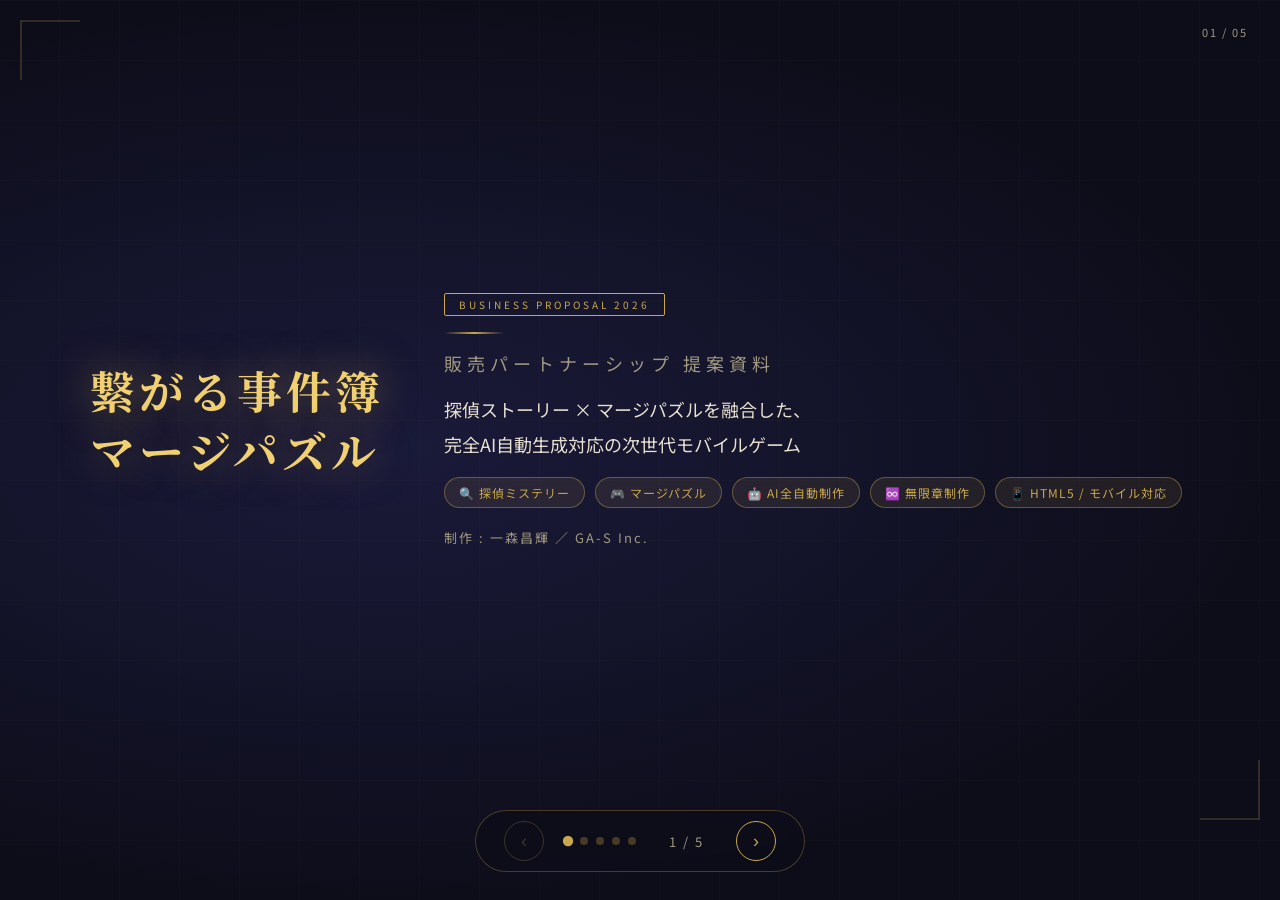
==== commit 27f72752: "カバースライド：左右2カラムに再設計、タイトル画像を大きく表示" ====
--- a/presentation.html
+++ b/presentation.html
@@ -153,23 +153,47 @@
   }
   .cover-inner {
     display: flex;
+    flex-direction: row;
+    align-items: center;
+    gap: 60px;
+    z-index: 1;
+    max-width: 1100px;
+    width: 100%;
+  }
+  .cover-logo-wrap {
+    flex: 0 0 auto;
+    display: flex;
+    align-items: center;
+    justify-content: center;
+  }
+  .cover-logo {
+    width: min(300px, 32vw);
+    height: auto;
+    max-height: 75vh;
+    object-fit: contain;
+    filter: drop-shadow(0 0 30px rgba(201,168,76,0.5));
+  }
+  .cover-text-block {
+    flex: 1;
+    display: flex;
     flex-direction: column;
-    align-items: center;
-    gap: 8px;
-    z-index: 1;
-    text-align: center;
-  }
+    align-items: flex-start;
+    gap: 16px;
+    text-align: left;
+  }
+  .cover-text-block .tag { margin-bottom: 0; }
+  .cover-text-block .gold-line { margin: 0; width: 60px; }
   .cover-game-title {
     font-family: 'Noto Serif JP', serif;
-    font-size: clamp(22px, 4vw, 50px);
+    font-size: clamp(24px, 3.5vw, 52px);
     font-weight: 700;
     color: var(--gold-light);
     text-shadow: 0 0 40px rgba(201,168,76,0.5);
     letter-spacing: 4px;
-    line-height: 1.3;
+    line-height: 1.35;
   }
   .cover-sub {
-    font-size: clamp(12px, 1.4vw, 16px);
+    font-size: clamp(13px, 1.5vw, 18px);
     color: var(--text-dim);
     letter-spacing: 5px;
   }
@@ -178,37 +202,28 @@
     color: var(--text-dim);
     letter-spacing: 2px;
   }
-  .cover-logo {
-    max-width: min(260px, 38vw);
-    max-height: min(28vh, 220px);
-    width: auto;
-    object-fit: contain;
-    filter: drop-shadow(0 0 20px rgba(201,168,76,0.4));
-  }
   .cover-tagline {
-    font-size: clamp(12px, 1.3vw, 15px);
+    font-size: clamp(14px, 1.5vw, 18px);
     color: var(--text);
-    max-width: 580px;
-    line-height: 1.8;
+    line-height: 1.9;
   }
   .cover-badges {
     display: flex;
-    gap: 8px;
+    gap: 10px;
     flex-wrap: wrap;
-    justify-content: center;
-    margin-top: 4px;
+    justify-content: flex-start;
   }
   .cover-badge {
     background: rgba(201,168,76,0.1);
     border: 1px solid rgba(201,168,76,0.4);
     color: var(--gold);
-    padding: 4px 12px;
+    padding: 6px 14px;
     border-radius: 40px;
-    font-size: 11px;
+    font-size: 12px;
     letter-spacing: 1px;
   }
   .cover-creator {
-    font-size: 12px;
+    font-size: 13px;
     color: var(--text-dim);
     letter-spacing: 2px;
     margin-top: 4px;
@@ -692,32 +707,34 @@
     <span class="slide-num">01 / 05</span>
 
     <div class="cover-inner">
-      <div class="tag">BUSINESS PROPOSAL 2026</div>
-
-      <img class="cover-logo" src="img/UI/image_merge_title_main_01.png"
-           alt="繋がる事件簿 マージパズル"
-           onerror="this.style.display='none'; document.getElementById('cover-title-fallback').style.display='block'">
-      <h1 class="cover-game-title" id="cover-title-fallback" style="display:none">
-        繋がる事件簿<br>マージパズル
-      </h1>
-
-      <div class="gold-line"></div>
-
-      <p class="cover-sub">販売パートナーシップ 提案資料</p>
-      <p class="cover-tagline">
-        探偵ストーリー × マージパズルを融合した、<br>
-        完全AI自動生成対応の次世代モバイルゲーム
-      </p>
-
-      <div class="cover-badges">
-        <span class="cover-badge">🔍 探偵ミステリー</span>
-        <span class="cover-badge">🎮 マージパズル</span>
-        <span class="cover-badge">🤖 AI全自動制作</span>
-        <span class="cover-badge">♾️ 無限章制作</span>
-        <span class="cover-badge">📱 HTML5 / モバイル対応</span>
+      <!-- 左：タイトル画像 -->
+      <div class="cover-logo-wrap">
+        <img class="cover-logo" src="img/UI/image_merge_title_main_01.png"
+             alt="繋がる事件簿 マージパズル"
+             onerror="this.style.display='none'; document.getElementById('cover-title-fallback').style.display='block'">
+        <h1 class="cover-game-title" id="cover-title-fallback" style="display:none">
+          繋がる事件簿<br>マージパズル
+        </h1>
       </div>
 
-      <p class="cover-creator">制作 : 一森昌輝 ／ GA-S Inc.</p>
+      <!-- 右：テキスト -->
+      <div class="cover-text-block">
+        <div class="tag">BUSINESS PROPOSAL 2026</div>
+        <div class="gold-line"></div>
+        <p class="cover-sub">販売パートナーシップ 提案資料</p>
+        <p class="cover-tagline">
+          探偵ストーリー × マージパズルを融合した、<br>
+          完全AI自動生成対応の次世代モバイルゲーム
+        </p>
+        <div class="cover-badges">
+          <span class="cover-badge">🔍 探偵ミステリー</span>
+          <span class="cover-badge">🎮 マージパズル</span>
+          <span class="cover-badge">🤖 AI全自動制作</span>
+          <span class="cover-badge">♾️ 無限章制作</span>
+          <span class="cover-badge">📱 HTML5 / モバイル対応</span>
+        </div>
+        <p class="cover-creator">制作 : 一森昌輝 ／ GA-S Inc.</p>
+      </div>
     </div>
   </div>
 
@@ -777,13 +794,13 @@
             </div>
             <div class="bench-stat">
               <div class="bench-stat-label">コアループ</div>
-              <div class="bench-stat-val">ドラマ×マージ</div>
-              <div class="bench-stat-note">感情移入型ストーリー</div>
+              <div class="bench-stat-val">ゴシップ×人間関係</div>
+              <div class="bench-stat-note">海外・韓国ドラマ好き層に刺さる</div>
             </div>
             <div class="bench-stat">
-              <div class="bench-stat-label">継続要因</div>
-              <div class="bench-stat-val">話題性・人間関係</div>
-              <div class="bench-stat-note">SNS拡散しやすい展開</div>
+              <div class="bench-stat-label">コアターゲット</div>
+              <div class="bench-stat-val">Netflix視聴者層</div>
+              <div class="bench-stat-note">デスパレートな妻たち系ドラマファン</div>
             </div>
           </div>
         </div>
@@ -808,12 +825,14 @@
               <div class="persona-info">
                 <div class="persona-type">PRIMARY TARGET</div>
                 <div class="persona-name">主婦・OL層 女性 25〜45歳</div>
-                <div class="persona-sub">漢字が読めるミステリー好き。火曜サスペンス・コナン視聴者。</div>
+                <div class="persona-sub">ミステリー・ドラマ好き。火曜サスペンス・コナン視聴者。Netflix・韓国ドラマも日常的に視聴。</div>
                 <div class="persona-likes">
                   <span class="like-tag">🔍 探偵もの</span>
                   <span class="like-tag">🌸 火曜サスペンス</span>
                   <span class="like-tag">🕵️ 名探偵コナン</span>
-                  <span class="like-tag">📱 スマホゲーム</span>
+                  <span class="like-tag">🎬 Netflix</span>
+                  <span class="like-tag">🌍 海外ドラマ</span>
+                  <span class="like-tag">🇰🇷 韓国ドラマ</span>
                 </div>
               </div>
             </div>
@@ -855,6 +874,7 @@
           <div style="font-size:11px; color: var(--gold); letter-spacing:2px; font-weight:700; margin-bottom:8px;">JAPAN POTENTIAL</div>
           <div style="font-size:12px; color: var(--text-dim); line-height:1.8;">
             国内ミステリードラマ視聴者 <strong style="color:var(--text);">2,000万人超</strong>　/　名探偵コナン国内ファン <strong style="color:var(--text);">1,500万人超</strong><br>
+            Netflix国内有料会員 <strong style="color:var(--text);">約700万人</strong>（韓国ドラマ視聴者が多数）　/　<span style="color:var(--text-dim);">デスパレートな妻たち等 海外ドラマ視聴層と親和性◎</span><br>
             マージゲーム国内MAU成長率 <strong style="color:var(--gold-light);">年間+35%</strong>（2023年→2024年推計）
           </div>
         </div>
